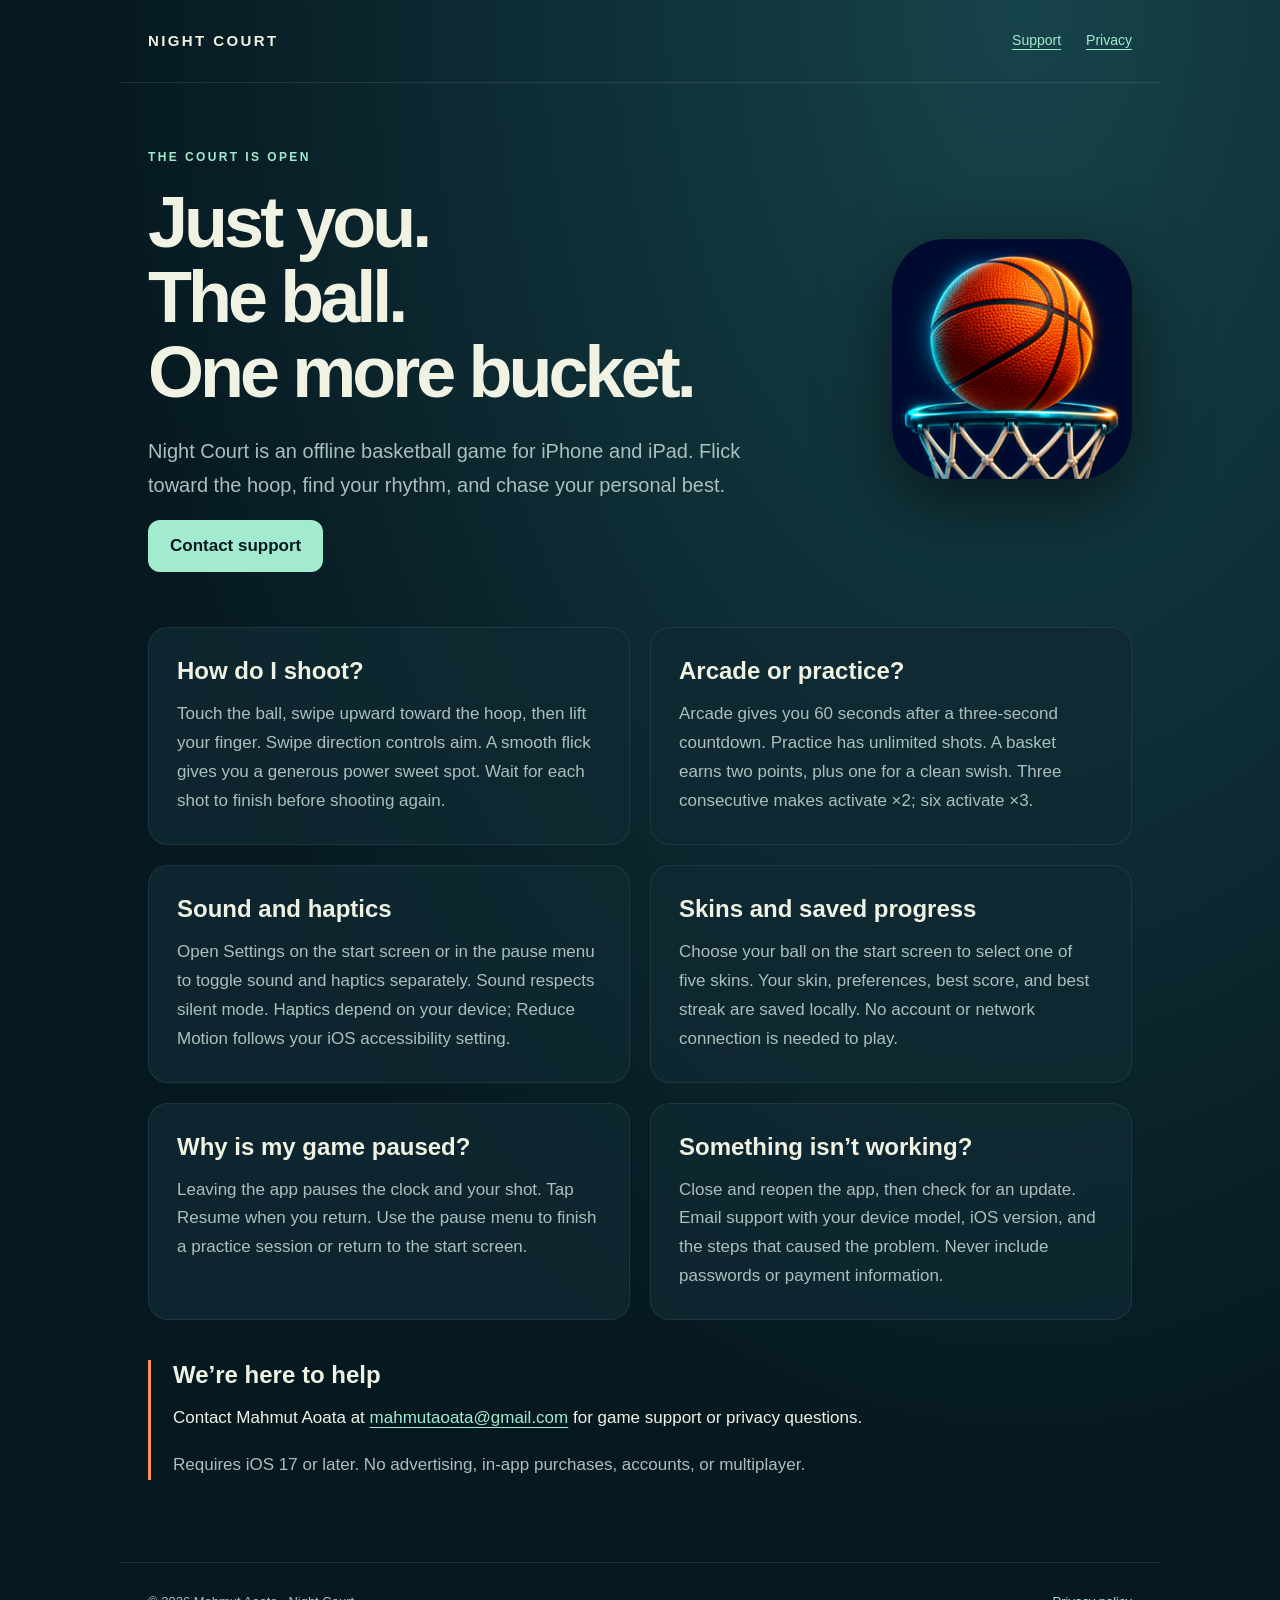
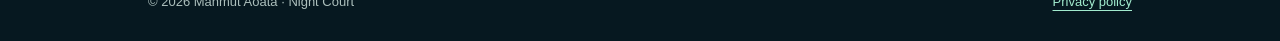
==== index.html @ b76a75e8 "docs: add Night Court support and privacy pages" ====
<!doctype html>
<html lang="en"><head><meta charset="utf-8"><meta name="viewport" content="width=device-width,initial-scale=1"><meta name="description" content="Support for Night Court, an offline swipe-to-shoot basketball game for iPhone and iPad."><title>Night Court — Support</title><link rel="icon" href="assets/icon.png"><link rel="stylesheet" href="styles.css"></head>
<body><a class="skip" href="#main">Skip to content</a><header><a class="brand" href="./">NIGHT COURT</a><nav aria-label="Main navigation"><a href="./" aria-current="page">Support</a><a href="privacy.html">Privacy</a></nav></header>
<main id="main"><section class="hero"><div><p class="eyebrow">The court is open</p><h1>Just you.<br>The ball.<br>One more bucket.</h1><p class="intro">Night Court is an offline basketball game for iPhone and iPad. Flick toward the hoop, find your rhythm, and chase your personal best.</p><a class="button" href="mailto:mahmutaoata@gmail.com?subject=Night%20Court%20Support">Contact support</a></div><img class="icon" src="assets/icon.png" width="256" height="256" alt="Orange basketball above a teal-lit hoop"></section>
<section class="grid" aria-label="Frequently asked questions"><div class="card"><h2>How do I shoot?</h2><p>Touch the ball, swipe upward toward the hoop, then lift your finger. Swipe direction controls aim. A smooth flick gives you a generous power sweet spot. Wait for each shot to finish before shooting again.</p></div><div class="card"><h2>Arcade or practice?</h2><p>Arcade gives you 60 seconds after a three-second countdown. Practice has unlimited shots. A basket earns two points, plus one for a clean swish. Three consecutive makes activate ×2; six activate ×3.</p></div><div class="card"><h2>Sound and haptics</h2><p>Open Settings on the start screen or in the pause menu to toggle sound and haptics separately. Sound respects silent mode. Haptics depend on your device; Reduce Motion follows your iOS accessibility setting.</p></div><div class="card"><h2>Skins and saved progress</h2><p>Choose your ball on the start screen to select one of five skins. Your skin, preferences, best score, and best streak are saved locally. No account or network connection is needed to play.</p></div><div class="card"><h2>Why is my game paused?</h2><p>Leaving the app pauses the clock and your shot. Tap Resume when you return. Use the pause menu to finish a practice session or return to the start screen.</p></div><div class="card"><h2>Something isn’t working?</h2><p>Close and reopen the app, then check for an update. Email support with your device model, iOS version, and the steps that caused the problem. Never include passwords or payment information.</p></div></section>
<section class="contact"><h2>We’re here to help</h2><p>Contact Mahmut Aoata at <a href="mailto:mahmutaoata@gmail.com">mahmutaoata@gmail.com</a> for game support or privacy questions.</p><p class="muted">Requires iOS 17 or later. No advertising, in-app purchases, accounts, or multiplayer.</p></section></main>
<footer><span>© 2026 Mahmut Aoata · Night Court</span><a href="privacy.html">Privacy policy</a></footer></body></html>
---- styles.css ----
:root{color-scheme:dark;--navy:#061820;--panel:#102a33;--mint:#a2ebce;--cream:#f0f2e3;--muted:#acbfbc;--orange:#ff914b}*{box-sizing:border-box}body{margin:0;background:radial-gradient(ellipse at 80% 0%,#17434a 0%,var(--navy) 65%);color:var(--cream);font:17px/1.7 -apple-system,BlinkMacSystemFont,"Segoe UI",sans-serif;min-height:100vh}a{color:var(--mint);text-underline-offset:4px}a:hover{color:white}a:focus-visible{outline:3px solid var(--orange);outline-offset:5px}header,main,footer{max-width:1040px;margin:auto;padding:28px}header{display:flex;align-items:center;justify-content:space-between;gap:24px;border-bottom:1px solid #ffffff18}.brand{font-size:15px;font-weight:800;letter-spacing:.16em;text-decoration:none;color:var(--cream)}nav{display:flex;gap:25px;font-size:14px}main{padding-top:64px;padding-bottom:64px}.hero{display:grid;grid-template-columns:1fr 240px;gap:64px;align-items:center}.eyebrow{color:var(--mint);font-size:12px;font-weight:700;letter-spacing:.2em;text-transform:uppercase}h1{font-size:clamp(40px,6vw,72px);line-height:1.04;letter-spacing:-.055em;margin:18px 0 24px}h2{font-size:24px;line-height:1.25;margin:0 0 14px}p{margin:0 0 18px}.intro{font-size:20px;max-width:620px;color:var(--muted)}.icon{width:100%;height:auto;border-radius:22%;box-shadow:0 22px 70px #0008}.button{display:inline-block;padding:12px 22px;background:var(--mint);color:var(--navy);border-radius:12px;font-weight:750;text-decoration:none}.button:hover{background:var(--cream);color:var(--navy)}.grid{display:grid;grid-template-columns:1fr 1fr;gap:20px;margin-top:55px}.card{padding:28px;background:#102a33cc;border:1px solid #ffffff12;border-radius:20px}.card p:last-child{margin-bottom:0}.muted,.card p{color:var(--muted)}article{max-width:760px}article h1{font-size:48px}article h2{margin-top:38px}article ul{padding-left:22px}.contact{margin-top:40px;border-left:3px solid var(--orange);padding-left:22px;overflow-wrap:anywhere}footer{border-top:1px solid #ffffff18;color:var(--muted);font-size:13px;display:flex;justify-content:space-between;gap:20px}.skip{position:absolute;top:-100px;left:15px}.skip:focus{top:10px;background:var(--navy);padding:10px}@media(max-width:650px){header,main,footer{padding:22px}main{padding-top:40px}.hero{grid-template-columns:1fr;gap:28px}.icon{width:135px;grid-row:1}.grid{grid-template-columns:1fr;margin-top:34px}nav{gap:15px}footer{display:block}article h1{font-size:40px}}
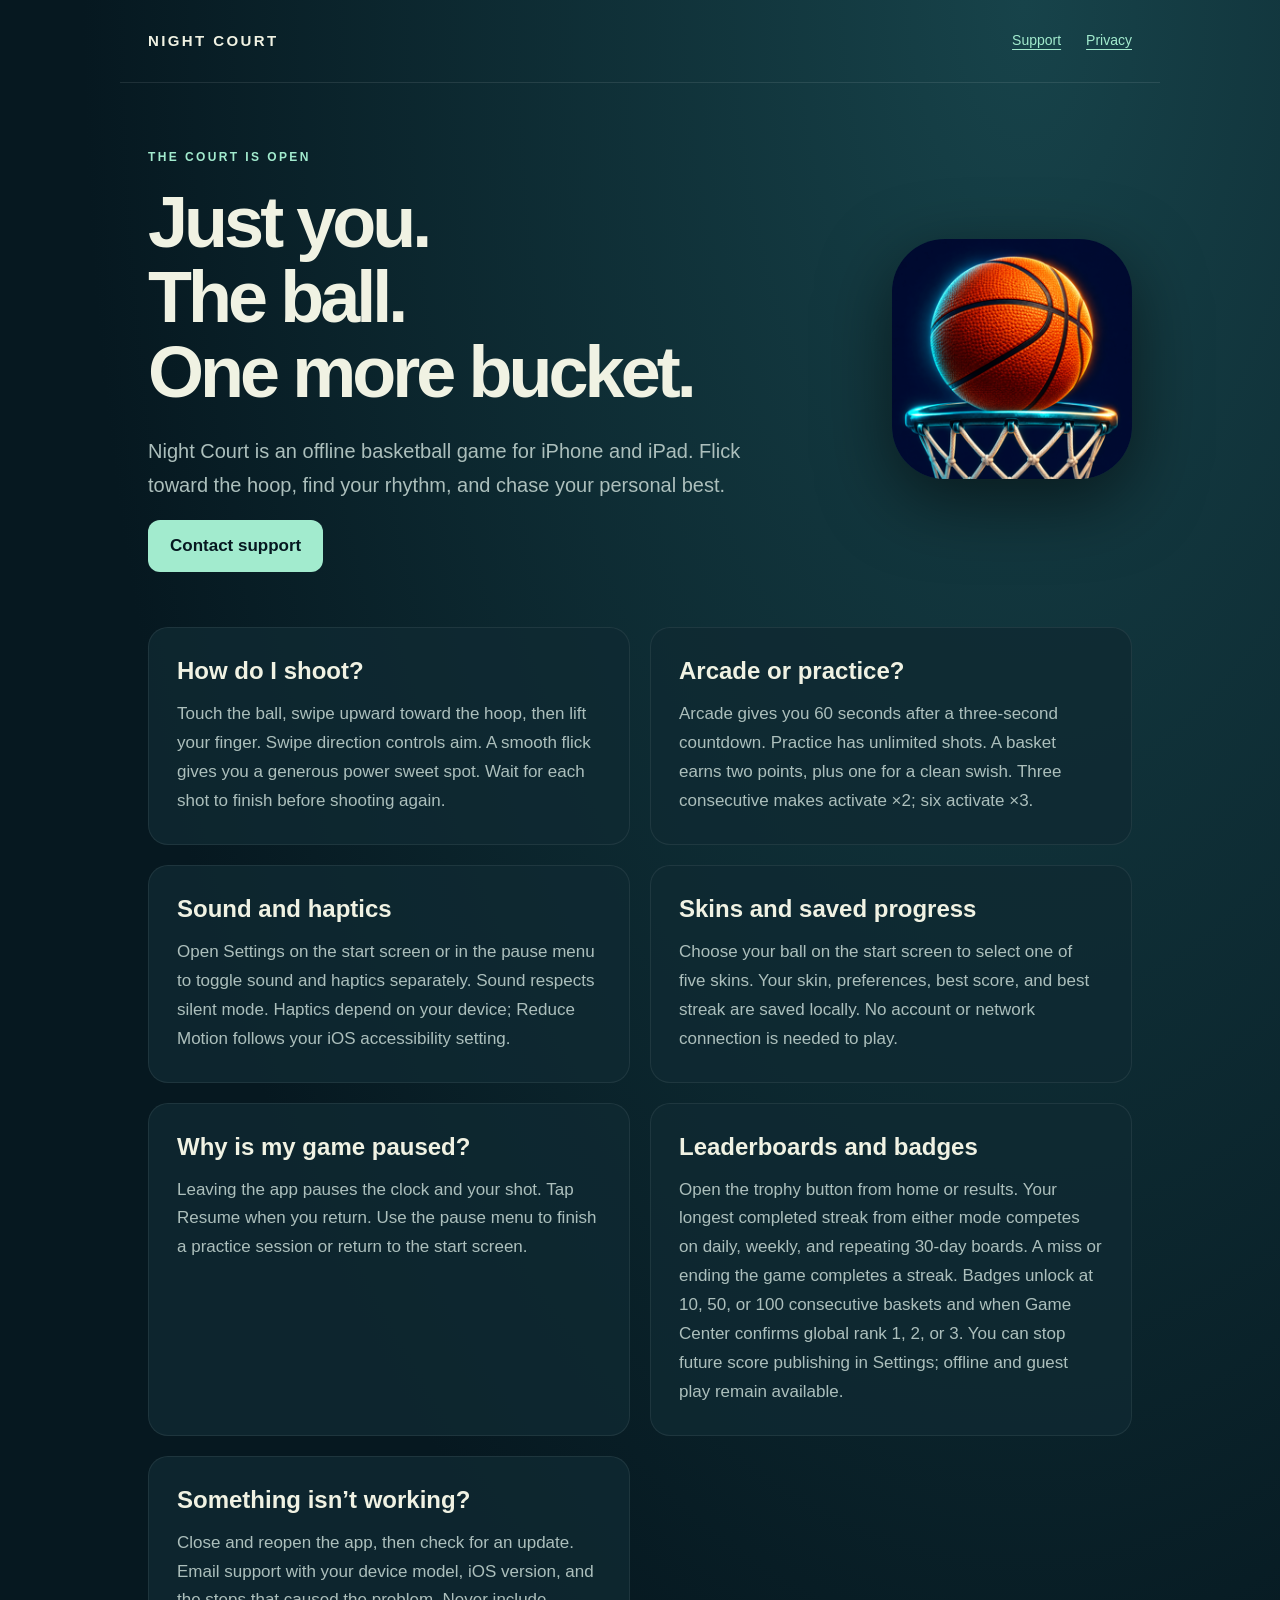
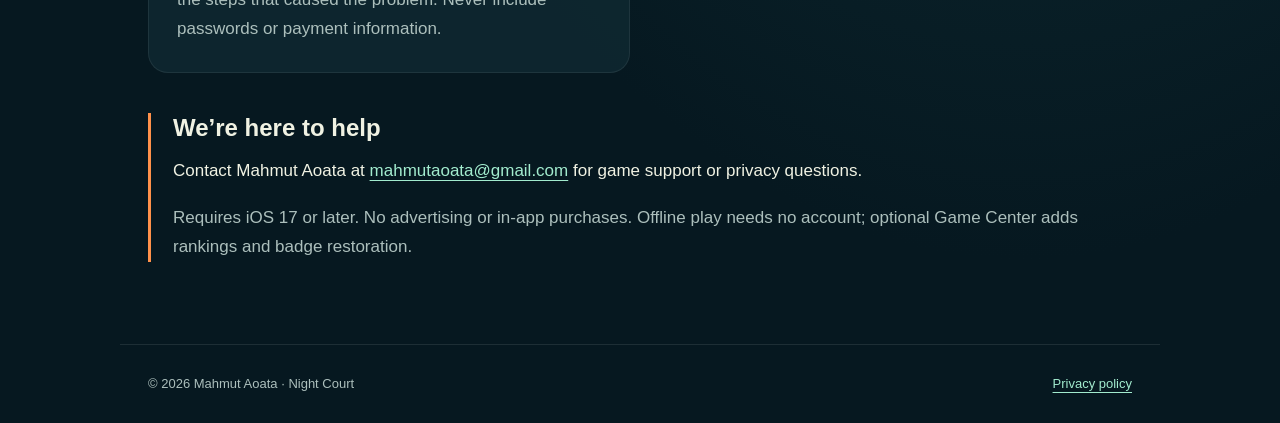
==== commit be6864e6: "feat: add streak leaderboards and Game Center badges" ====
--- a/index.html
+++ b/index.html
@@ -1,7 +1,7 @@
 <!doctype html>
 <html lang="en"><head><meta charset="utf-8"><meta name="viewport" content="width=device-width,initial-scale=1"><meta name="description" content="Support for Night Court, an offline swipe-to-shoot basketball game for iPhone and iPad."><title>Night Court — Support</title><link rel="icon" href="assets/icon.png"><link rel="stylesheet" href="styles.css"></head>
-<body><a class="skip" href="#main">Skip to content</a><header><a class="brand" href="./">NIGHT COURT</a><nav aria-label="Main navigation"><a href="./" aria-current="page">Support</a><a href="privacy.html">Privacy</a></nav></header>
+<body><a class="skip" href="#main">Skip to content</a><header><a class="brand" href="./">NIGHT COURT</a><nav aria-label="Main navigation"><a href="./" aria-current="page">Support</a><a href="privacypolicy.html">Privacy</a></nav></header>
 <main id="main"><section class="hero"><div><p class="eyebrow">The court is open</p><h1>Just you.<br>The ball.<br>One more bucket.</h1><p class="intro">Night Court is an offline basketball game for iPhone and iPad. Flick toward the hoop, find your rhythm, and chase your personal best.</p><a class="button" href="mailto:mahmutaoata@gmail.com?subject=Night%20Court%20Support">Contact support</a></div><img class="icon" src="assets/icon.png" width="256" height="256" alt="Orange basketball above a teal-lit hoop"></section>
-<section class="grid" aria-label="Frequently asked questions"><div class="card"><h2>How do I shoot?</h2><p>Touch the ball, swipe upward toward the hoop, then lift your finger. Swipe direction controls aim. A smooth flick gives you a generous power sweet spot. Wait for each shot to finish before shooting again.</p></div><div class="card"><h2>Arcade or practice?</h2><p>Arcade gives you 60 seconds after a three-second countdown. Practice has unlimited shots. A basket earns two points, plus one for a clean swish. Three consecutive makes activate ×2; six activate ×3.</p></div><div class="card"><h2>Sound and haptics</h2><p>Open Settings on the start screen or in the pause menu to toggle sound and haptics separately. Sound respects silent mode. Haptics depend on your device; Reduce Motion follows your iOS accessibility setting.</p></div><div class="card"><h2>Skins and saved progress</h2><p>Choose your ball on the start screen to select one of five skins. Your skin, preferences, best score, and best streak are saved locally. No account or network connection is needed to play.</p></div><div class="card"><h2>Why is my game paused?</h2><p>Leaving the app pauses the clock and your shot. Tap Resume when you return. Use the pause menu to finish a practice session or return to the start screen.</p></div><div class="card"><h2>Something isn’t working?</h2><p>Close and reopen the app, then check for an update. Email support with your device model, iOS version, and the steps that caused the problem. Never include passwords or payment information.</p></div></section>
-<section class="contact"><h2>We’re here to help</h2><p>Contact Mahmut Aoata at <a href="mailto:mahmutaoata@gmail.com">mahmutaoata@gmail.com</a> for game support or privacy questions.</p><p class="muted">Requires iOS 17 or later. No advertising, in-app purchases, accounts, or multiplayer.</p></section></main>
-<footer><span>© 2026 Mahmut Aoata · Night Court</span><a href="privacy.html">Privacy policy</a></footer></body></html>
+<section class="grid" aria-label="Frequently asked questions"><div class="card"><h2>How do I shoot?</h2><p>Touch the ball, swipe upward toward the hoop, then lift your finger. Swipe direction controls aim. A smooth flick gives you a generous power sweet spot. Wait for each shot to finish before shooting again.</p></div><div class="card"><h2>Arcade or practice?</h2><p>Arcade gives you 60 seconds after a three-second countdown. Practice has unlimited shots. A basket earns two points, plus one for a clean swish. Three consecutive makes activate ×2; six activate ×3.</p></div><div class="card"><h2>Sound and haptics</h2><p>Open Settings on the start screen or in the pause menu to toggle sound and haptics separately. Sound respects silent mode. Haptics depend on your device; Reduce Motion follows your iOS accessibility setting.</p></div><div class="card"><h2>Skins and saved progress</h2><p>Choose your ball on the start screen to select one of five skins. Your skin, preferences, best score, and best streak are saved locally. No account or network connection is needed to play.</p></div><div class="card"><h2>Why is my game paused?</h2><p>Leaving the app pauses the clock and your shot. Tap Resume when you return. Use the pause menu to finish a practice session or return to the start screen.</p></div><div class="card"><h2>Leaderboards and badges</h2><p>Open the trophy button from home or results. Your longest completed streak from either mode competes on daily, weekly, and repeating 30-day boards. A miss or ending the game completes a streak. Badges unlock at 10, 50, or 100 consecutive baskets and when Game Center confirms global rank 1, 2, or 3. You can stop future score publishing in Settings; offline and guest play remain available.</p></div><div class="card"><h2>Something isn’t working?</h2><p>Close and reopen the app, then check for an update. Email support with your device model, iOS version, and the steps that caused the problem. Never include passwords or payment information.</p></div></section>
+<section class="contact"><h2>We’re here to help</h2><p>Contact Mahmut Aoata at <a href="mailto:mahmutaoata@gmail.com">mahmutaoata@gmail.com</a> for game support or privacy questions.</p><p class="muted">Requires iOS 17 or later. No advertising or in-app purchases. Offline play needs no account; optional Game Center adds rankings and badge restoration.</p></section></main>
+<footer><span>© 2026 Mahmut Aoata · Night Court</span><a href="privacypolicy.html">Privacy policy</a></footer></body></html>
